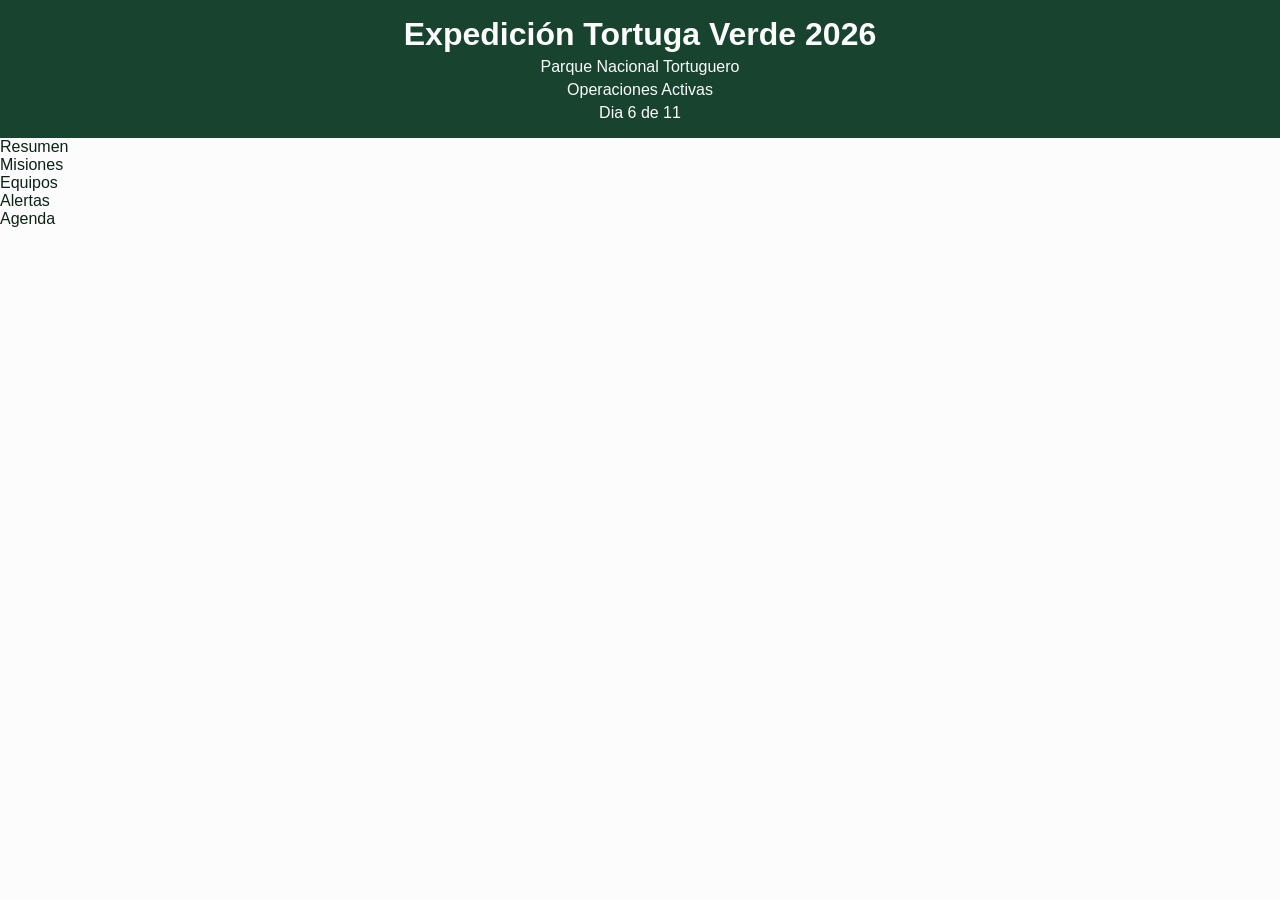
==== caso1/index.html @ b8fd89cc "Header Estilo Basico Mobile-First" ====
<!DOCTYPE html>
<html lang="en">

<head>
    <meta charset="UTF-8">
    <meta name="viewport" content="width=device-width, initial-scale=1.0">
    <link rel="stylesheet" href="./css/estilos.css">
    <title>Expedición</title>
</head>

<body>
    <header class="encabezado">
        <h1>Expedición Tortuga Verde 2026</h1>
        <p>Parque Nacional Tortuguero</p>
        <p>Operaciones Activas</p>
        <p>Dia 6 de 11</p>
    </header>
    <nav>
        <ul>
            <li>Resumen</li>
            <li>Misiones</li>
            <li>Equipos</li>
            <li>Alertas</li>
            <li>Agenda</li>
        </ul>
    </nav>
    <main>

    </main>
    <footer></footer>
</body>

</html>
---- caso1/css/estilos.css ----
:root{
    --color-principal: #18442f;
    --color-secundario: #2fda8d;
    --color-claro: #fcfcfc;
    --color-borde: #0c2217;

    --font: Verdana, sans-serif;
}

*, *::before, *::after {
    box-sizing: border-box;
    margin: 0;
    padding: 0;
}

html {
    font-size: 100%;
}

body {
    font-family: var(--font);
    background-color: var(--color-claro);
    color: var(--color-borde);
}

img {
    max-width: 100%;
    height: auto;
    display: block;
}


.encabezado {
    background-color: var(--color-principal);
    color: var(--color-claro);
    display: flex;
    flex-direction: column;
    align-items: center;
    text-align: center;
    gap: 5px;
    padding: 1rem;
}
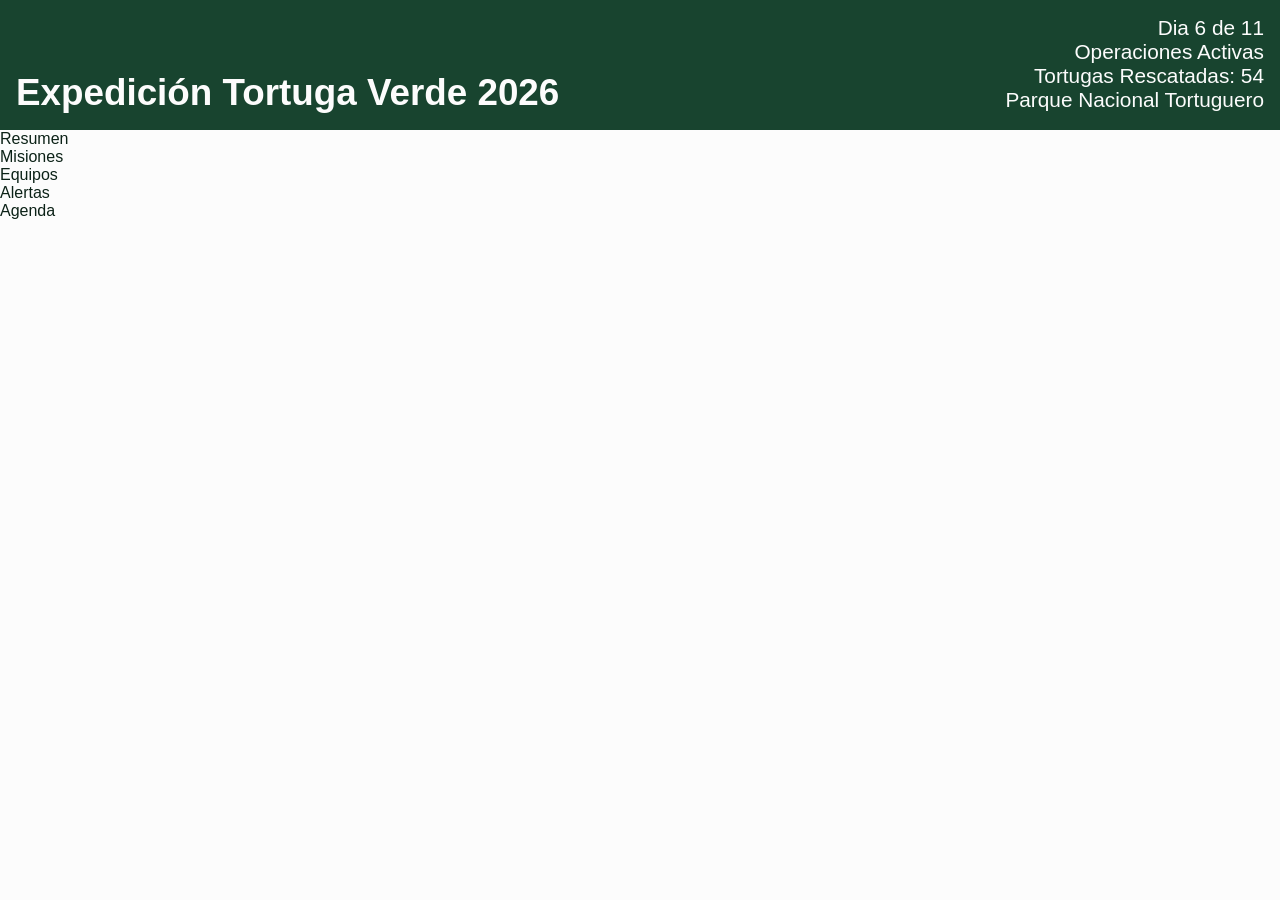
==== commit fde0045c: "Ajustes al header, completar diseño para tablet y desktop" ====
--- a/caso1/index.html
+++ b/caso1/index.html
@@ -1,5 +1,5 @@
 <!DOCTYPE html>
-<html lang="en">
+<html lang="es">
 
 <head>
     <meta charset="UTF-8">
@@ -10,12 +10,16 @@
 
 <body>
     <header class="encabezado">
-        <h1>Expedición Tortuga Verde 2026</h1>
-        <p>Parque Nacional Tortuguero</p>
-        <p>Operaciones Activas</p>
-        <p>Dia 6 de 11</p>
+        <h1>Expedición <br>Tortuga <br>Verde <br>2026</h1>
+        <div class="encabezado-info">
+            <p>Parque Nacional Tortuguero</p>
+            <p>Tortugas Rescatadas: 54</p>
+            <p>Operaciones Activas</p>
+            <p>Dia 6 de 11</p>
+            
+        </div>
     </header>
-    <nav>
+    <nav class="nav-menu">
         <ul>
             <li>Resumen</li>
             <li>Misiones</li>
--- a/caso1/css/estilos.css
+++ b/caso1/css/estilos.css
@@ -1,4 +1,4 @@
-:root{
+:root {
     --color-principal: #18442f;
     --color-secundario: #2fda8d;
     --color-claro: #fcfcfc;
@@ -7,7 +7,9 @@
     --font: Verdana, sans-serif;
 }
 
-*, *::before, *::after {
+*,
+*::before,
+*::after {
     box-sizing: border-box;
     margin: 0;
     padding: 0;
@@ -34,9 +36,70 @@
     background-color: var(--color-principal);
     color: var(--color-claro);
     display: flex;
-    flex-direction: column;
-    align-items: center;
-    text-align: center;
-    gap: 5px;
+    flex-direction: row;
+    justify-content: center;
+    align-items: start;
     padding: 1rem;
+}
+
+.encabezado h1 {
+    font-size: 1.3rem;
+    flex-shrink: 1;
+}
+
+.encabezado-info {
+    margin-top: auto;
+    margin-bottom: 2px;
+    display: flex;
+    flex-direction: column-reverse;
+    text-align: right;
+    position: relative;
+    left: -3.5rem;
+    margin-right: -3.5rem;
+    font-size: 0.9rem;
+    flex-shrink: 1;
+}
+
+@media (min-width: 48rem) {
+    .encabezado {
+        justify-content: space-between;
+    }
+
+    .encabezado h1 {
+        font-size: 1.8rem;
+        margin-top: auto;
+    }
+
+    .encabezado-info {
+        font-size: 1rem;
+        position: static;
+        margin-right: 0;
+    }
+
+    h1 br {
+        display: none;
+    }
+
+}
+
+@media (min-width: 64rem) {
+    .encabezado {
+        justify-content: space-between;
+    }
+
+    .encabezado h1 {
+        font-size: 2.3rem;
+        margin-top: auto;
+    }
+
+    .encabezado-info {
+        font-size: 1.3rem;
+        position: static;
+        margin-right: 0;
+    }
+
+    h1 br {
+        display: none;
+    }
+
 }
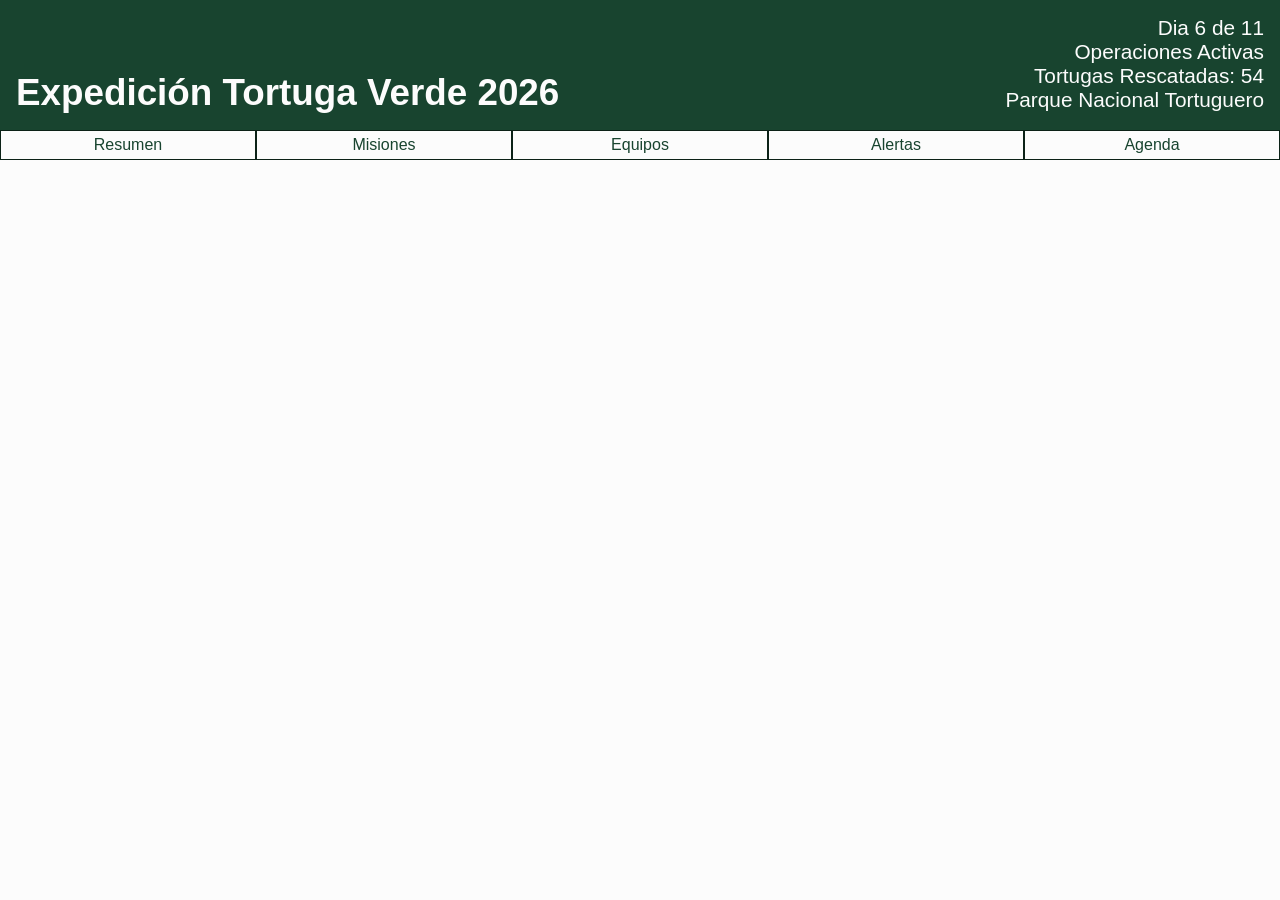
==== commit 1bccb25d: "[Caso 1] Menu de navagacioncompleto" ====
--- a/caso1/index.html
+++ b/caso1/index.html
@@ -19,13 +19,13 @@
             
         </div>
     </header>
-    <nav class="nav-menu">
-        <ul>
-            <li>Resumen</li>
-            <li>Misiones</li>
-            <li>Equipos</li>
-            <li>Alertas</li>
-            <li>Agenda</li>
+    <nav>
+        <ul class="nav-menu">
+            <li><a href="#">Resumen</a></li>
+            <li><a href="#">Misiones</a></li>
+            <li><a href="#">Equipos</a></li>
+            <li><a href="#">Alertas</a></li>
+            <li><a href="#">Agenda</a></li>
         </ul>
     </nav>
     <main>
--- a/caso1/css/estilos.css
+++ b/caso1/css/estilos.css
@@ -60,6 +60,29 @@
     flex-shrink: 1;
 }
 
+.nav-menu {
+    /* padding: 0 0.25rem; */
+    display: flex;
+    flex-direction: row;
+    justify-content: center;
+    flex-wrap: wrap;
+    list-style-type: none;
+    /* gap: 0.3rem; */
+}
+
+.nav-menu li {
+    border: var(--color-borde) 1px solid;
+    padding: 0.3rem;
+    flex: 1;
+    text-align: center;
+    font-size: 1rem;
+}
+
+.nav-menu li a{
+    text-decoration: none;
+    color: var(--color-principal);
+}
+
 @media (min-width: 48rem) {
     .encabezado {
         justify-content: space-between;
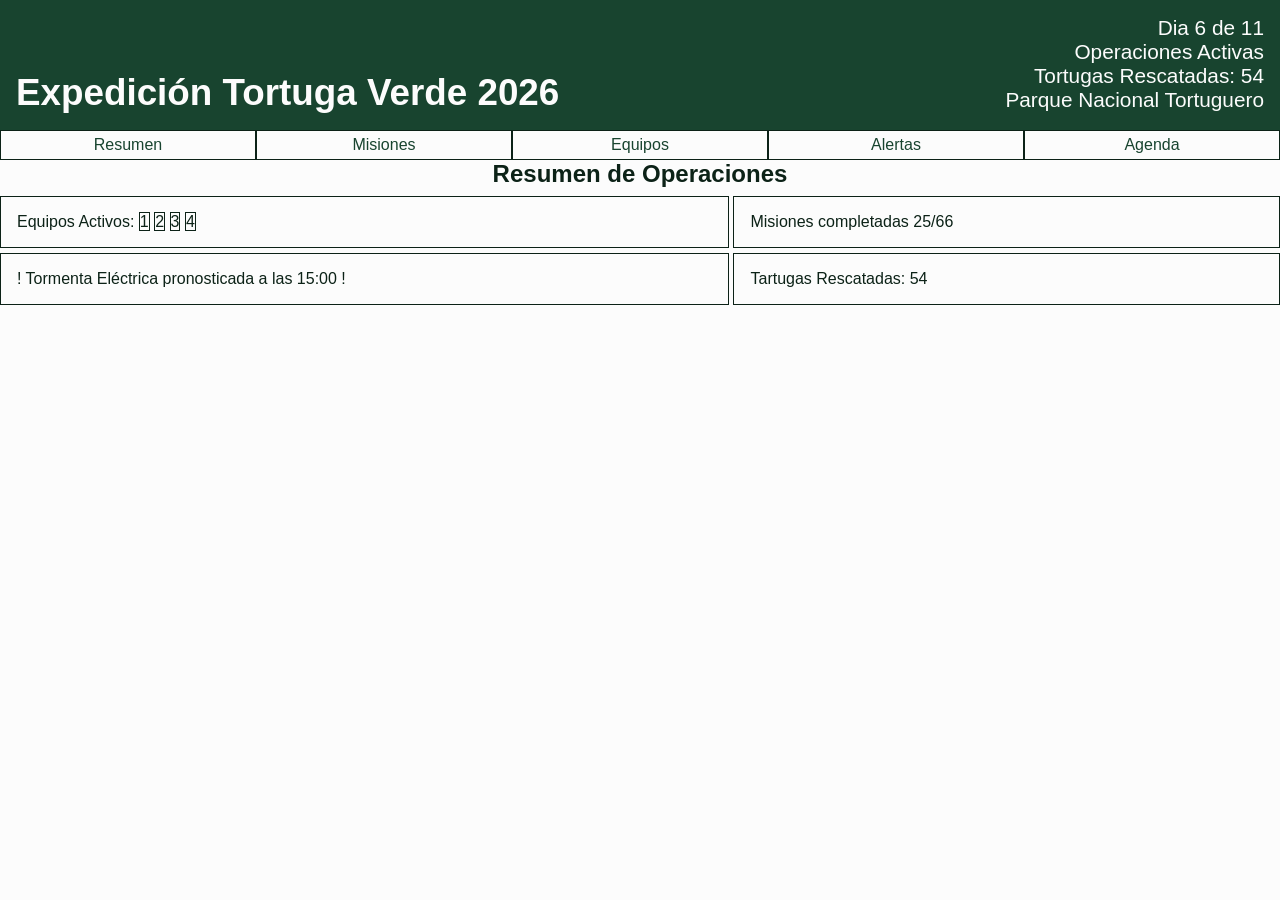
==== commit 29c74b05: "[caso1] Inicio de diseño del resumen de operaciones" ====
--- a/caso1/index.html
+++ b/caso1/index.html
@@ -16,7 +16,7 @@
             <p>Tortugas Rescatadas: 54</p>
             <p>Operaciones Activas</p>
             <p>Dia 6 de 11</p>
-            
+
         </div>
     </header>
     <nav>
@@ -29,7 +29,38 @@
         </ul>
     </nav>
     <main>
-
+        <section class="resumen-operaciones">
+            <h2>Resumen de Operaciones</h2>
+            <article class="tarjeta equipos-activos">
+                <p>Equipos Activos:
+                    <span>1</span>
+                    <span>2</span>
+                    <span>3</span>
+                    <span>4</span>
+                </p>
+            </article>
+            <article class="tarjeta misiones-completadas">
+                <p>Misiones completadas
+                    <span class="contador-misiones">25/66</span>
+                </p>
+            </article>
+            <article class="tarjeta ultima-alerta">
+                <p>
+                    <span>!</span>
+                    Tormenta Eléctrica pronosticada a las 15:00
+                    <span>!</span>
+                </p>
+            </article>
+            <article class="tarjeta tortugas-rescatadas">
+                <p>Tartugas Rescatadas:
+                    <span>54</span>
+                </p>
+            </article>
+        </section>
+        <section class="misiones"></section>
+        <section class="equipos"></section>
+        <section class="alertas"></section>
+        <section class="actividades"></section>
     </main>
     <footer></footer>
 </body>
--- a/caso1/css/estilos.css
+++ b/caso1/css/estilos.css
@@ -1,6 +1,6 @@
 :root {
     --color-principal: #18442f;
-    --color-secundario: #2fda8d;
+    --color-secundario: #c6f7e1;
     --color-claro: #fcfcfc;
     --color-borde: #0c2217;
 
@@ -83,6 +83,53 @@
     color: var(--color-principal);
 }
 
+.resumen-operaciones {
+    display: grid;
+    grid-template-columns: 4fr 3fr;
+    grid-template-rows: 2rem 1fr 1fr;
+    gap: 0.3rem;
+
+    grid-template-areas: 
+    "titulo titulo"
+    "equipos misiones"
+    "alerta tortugas"
+    ;
+}
+
+.resumen-operaciones h2{
+    grid-area: titulo;
+    text-align: center;
+    font-size: 1.5rem;
+}
+
+.tarjeta{
+    border: var(--color-borde) 1px solid;
+    background-color: var(--color-claro);
+    padding: 1rem;
+    display: flex;
+    justify-content: start;
+    align-items: center;
+}
+
+.equipos-activos {
+    grid-area: equipos;
+}
+.equipos-activos span{
+    border: var(--color-borde) 1px solid;
+}
+
+.misiones-completadas{
+    grid-area: misiones;
+}
+
+.ultima-alerta {
+    grid-area: alerta;
+}
+
+.tortugas-rescatadas{
+    grid-area: tortugas;
+}
+
 @media (min-width: 48rem) {
     .encabezado {
         justify-content: space-between;
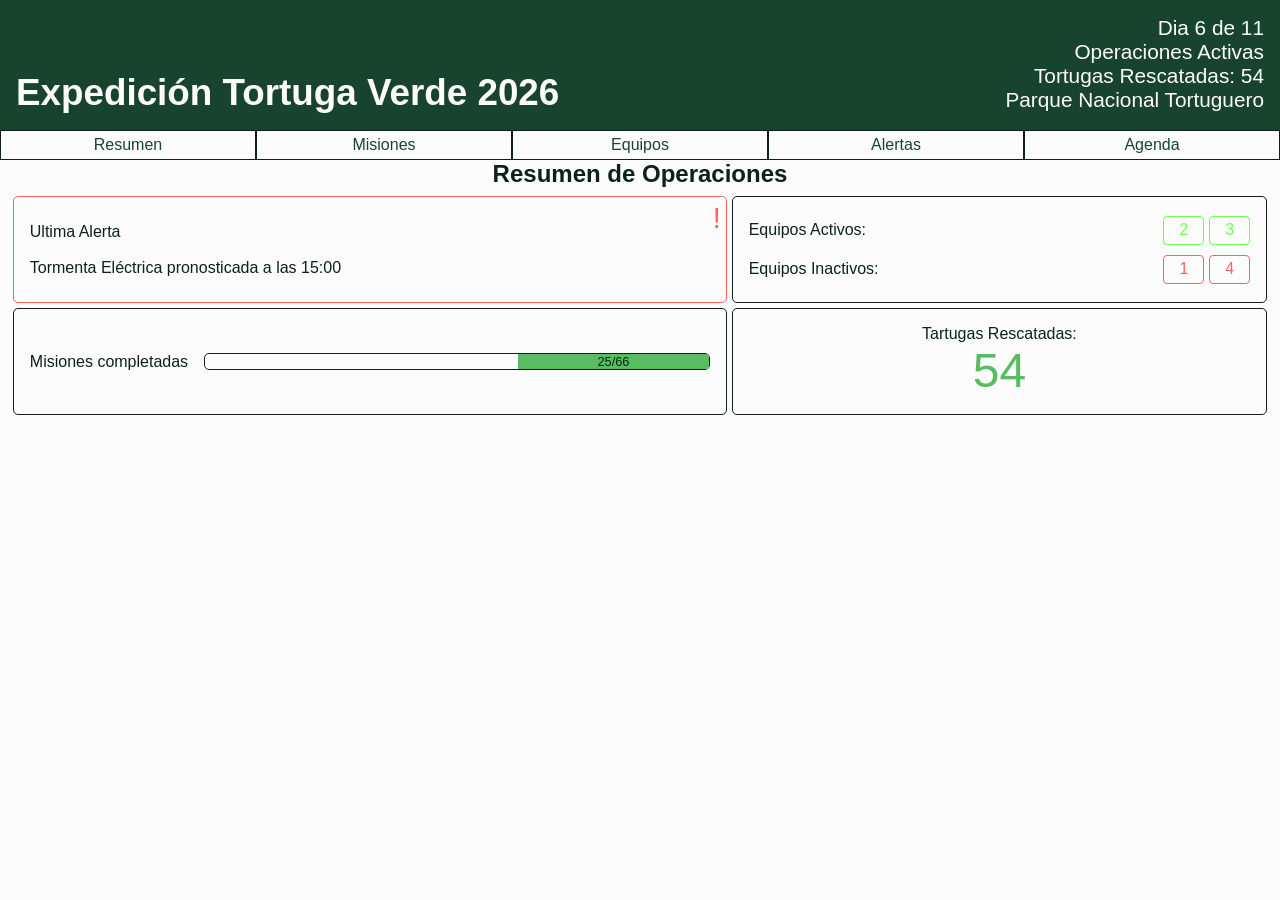
==== commit a4ca7f1b: "[caso 1] Diseño de resumen de opraciones completado" ====
--- a/caso1/index.html
+++ b/caso1/index.html
@@ -31,33 +31,31 @@
     <main>
         <section class="resumen-operaciones">
             <h2>Resumen de Operaciones</h2>
-            <article class="tarjeta equipos-activos">
-                <p>Equipos Activos:
-                    <span>1</span>
-                    <span>2</span>
-                    <span>3</span>
-                    <span>4</span>
-                </p>
+            <article class="tarjeta equipos-resumen">
+                <p>Equipos Activos:</p>
+                <span class="equipos-activos">2</span>
+                <span class="equipos-activos">3</span>
+                <p>Equipos Inactivos:</p>
+                <span class="equipos-inactivos">1</span>
+                <span class="equipos-inactivos">4</span>
             </article>
             <article class="tarjeta misiones-completadas">
-                <p>Misiones completadas
-                    <span class="contador-misiones">25/66</span>
-                </p>
+                <p>Misiones completadas</p>
+                <div class="barra-externa"><div class="barra-vacia"></div><div class="barra-llena"><span class="contador-misiones">25/66</span></div></div>
             </article>
             <article class="tarjeta ultima-alerta">
-                <p>
-                    <span>!</span>
-                    Tormenta Eléctrica pronosticada a las 15:00
-                    <span>!</span>
-                </p>
+                <p>Ultima Alerta</p>
+                <p>Tormenta Eléctrica pronosticada a las 15:00</p>
+                <span class="alerta-icon" aria-hidden="true">!</span>
             </article>
             <article class="tarjeta tortugas-rescatadas">
-                <p>Tartugas Rescatadas:
-                    <span>54</span>
-                </p>
+                <p>Tartugas Rescatadas:</p>
+                <span>54</span>
             </article>
         </section>
-        <section class="misiones"></section>
+        <section class="misiones">
+
+        </section>
         <section class="equipos"></section>
         <section class="alertas"></section>
         <section class="actividades"></section>
--- a/caso1/css/estilos.css
+++ b/caso1/css/estilos.css
@@ -1,8 +1,11 @@
 :root {
     --color-principal: #18442f;
-    --color-secundario: #c6f7e1;
+    --color-secundario: #57bd60;
     --color-claro: #fcfcfc;
     --color-borde: #0c2217;
+    --color-activo: #6cff4f;
+    --color-inactivo: #ff6161;
+    --color-alerta: var(--color-inactivo);
 
     --font: Verdana, sans-serif;
 }
@@ -78,7 +81,7 @@
     font-size: 1rem;
 }
 
-.nav-menu li a{
+.nav-menu li a {
     text-decoration: none;
     color: var(--color-principal);
 }
@@ -88,22 +91,24 @@
     grid-template-columns: 4fr 3fr;
     grid-template-rows: 2rem 1fr 1fr;
     gap: 0.3rem;
-
-    grid-template-areas: 
-    "titulo titulo"
-    "equipos misiones"
-    "alerta tortugas"
+    margin: 0 1vw;
+
+    grid-template-areas:
+        "titulo titulo"
+        "alerta equipos"
+        "misiones tortugas"
     ;
 }
 
-.resumen-operaciones h2{
+.resumen-operaciones h2 {
     grid-area: titulo;
     text-align: center;
     font-size: 1.5rem;
 }
 
-.tarjeta{
+.tarjeta {
     border: var(--color-borde) 1px solid;
+    border-radius: 5px;
     background-color: var(--color-claro);
     padding: 1rem;
     display: flex;
@@ -111,23 +116,86 @@
     align-items: center;
 }
 
+.equipos-resumen {
+    display: grid;
+    grid-template-columns: 10fr 1fr 1fr;
+    gap: 0.3rem;
+}
+
 .equipos-activos {
-    grid-area: equipos;
-}
-.equipos-activos span{
+    border: var(--color-activo) 1px solid;
+    border-radius: 4px;
+    color: var(--color-activo);
+    padding: 0.3rem;
+    text-align: center;
+}
+
+.equipos-inactivos {
+    border: var(--color-inactivo) 1px solid;
+    border-radius: 4px;
+    color: var(--color-inactivo);
+    padding: 0.3rem;
+    text-align: center;
+}
+
+.misiones-completadas {
+    grid-area: misiones;
+    gap: 1rem;
+    flex-wrap: wrap;
+}
+
+.misiones-completadas p {
+    flex-grow: 0;
+}
+
+.barra-externa {
+    flex: 1 0 auto;
+    display: flex;
     border: var(--color-borde) 1px solid;
-}
-
-.misiones-completadas{
-    grid-area: misiones;
-}
+    border-radius: 5px;
+}
+
+.barra-vacia {
+    flex: 41 0 82px;
+}
+
+.barra-llena {
+    flex: 25 0 50px;
+    background-color: var(--color-secundario);
+    display: flex;
+    justify-content: center;
+}
+
+.barra-llena {
+    font-size: 0.8rem;
+}
+
+
 
 .ultima-alerta {
     grid-area: alerta;
-}
-
-.tortugas-rescatadas{
+    display: grid;
+    position: relative;
+    border-color: var(--color-alerta);
+}
+
+.alerta-icon {
+    color: var(--color-alerta);
+    font-size: 1.8rem;
+    position: absolute;
+    top: 5px;
+    right: 5px;
+}
+
+.tortugas-rescatadas {
     grid-area: tortugas;
+    flex-direction: column;
+    justify-content: space-around;
+}
+
+.tortugas-rescatadas span {
+    color: var(--color-secundario);
+    font-size: 3rem;
 }
 
 @media (min-width: 48rem) {
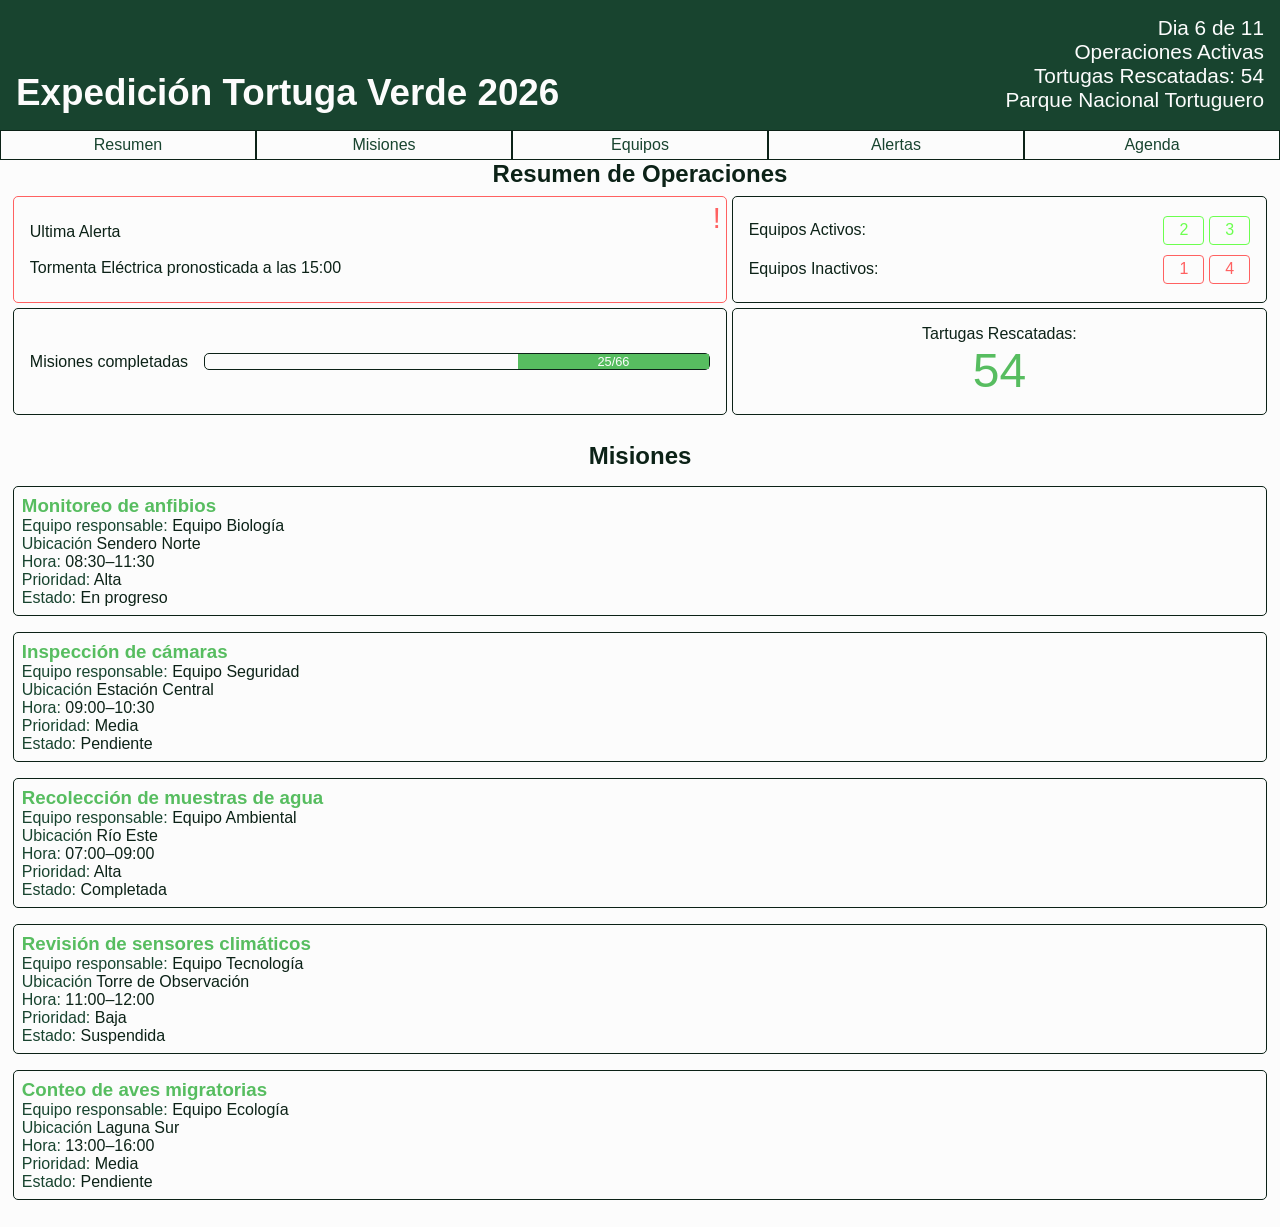
==== commit 73d45b4b: "[caso 1] Seccion de Misiones version Mobile" ====
--- a/caso1/index.html
+++ b/caso1/index.html
@@ -41,7 +41,10 @@
             </article>
             <article class="tarjeta misiones-completadas">
                 <p>Misiones completadas</p>
-                <div class="barra-externa"><div class="barra-vacia"></div><div class="barra-llena"><span class="contador-misiones">25/66</span></div></div>
+                <div class="barra-externa">
+                    <div class="barra-vacia"></div>
+                    <div class="barra-llena"><span class="contador-misiones">25/66</span></div>
+                </div>
             </article>
             <article class="tarjeta ultima-alerta">
                 <p>Ultima Alerta</p>
@@ -54,13 +57,56 @@
             </article>
         </section>
         <section class="misiones">
+            <h2>Misiones</h2>
+            <article>
+                <h3>Monitoreo de anfibios</h3>
+                <p><span>Equipo responsable:</span> Equipo Biología</p>
+                <p><span>Ubicación</span> Sendero Norte</p>
+                <p><span>Hora:</span> 08:30–11:30</p>
+                <p><span>Prioridad:</span> Alta</p>
+                <p><span>Estado:</span> En progreso</p>
+            </article>
 
+            <article>
+                <h3>Inspección de cámaras</h3>
+                <p><span>Equipo responsable:</span> Equipo Seguridad</p>
+                <p><span>Ubicación</span> Estación Central</p>
+                <p><span>Hora:</span> 09:00–10:30</p>
+                <p><span>Prioridad:</span> Media</p>
+                <p><span>Estado:</span> Pendiente</p>
+            </article>
+
+            <article>
+                <h3>Recolección de muestras de agua</h3>
+                <p><span>Equipo responsable:</span> Equipo Ambiental</p>
+                <p><span>Ubicación</span> Río Este</p>
+                <p><span>Hora:</span> 07:00–09:00</p>
+                <p><span>Prioridad:</span> Alta</p>
+                <p><span>Estado:</span> Completada</p>
+            </article>
+
+            <article>
+                <h3>Revisión de sensores climáticos</h3>
+                <p><span>Equipo responsable:</span> Equipo Tecnología</p>
+                <p><span>Ubicación</span> Torre de Observación</p>
+                <p><span>Hora:</span> 11:00–12:00</p>
+                <p><span>Prioridad:</span> Baja</p>
+                <p><span>Estado:</span> Suspendida</p>
+            </article>
+
+            <article>
+                <h3>Conteo de aves migratorias</h3>
+                <p><span>Equipo responsable:</span> Equipo Ecología</p>
+                <p><span>Ubicación</span> Laguna Sur</p>
+                <p><span>Hora:</span> 13:00–16:00</p>
+                <p><span>Prioridad:</span> Media</p>
+                <p><span>Estado:</span> Pendiente</p>
+            </article>
         </section>
         <section class="equipos"></section>
         <section class="alertas"></section>
         <section class="actividades"></section>
     </main>
-    <footer></footer>
 </body>
 
 </html>
--- a/caso1/css/estilos.css
+++ b/caso1/css/estilos.css
@@ -34,6 +34,10 @@
     display: block;
 }
 
+section {
+    margin-top: 3vh;
+}
+
 
 .encabezado {
     background-color: var(--color-principal);
@@ -164,6 +168,7 @@
     background-color: var(--color-secundario);
     display: flex;
     justify-content: center;
+    color: var(--color-claro);
 }
 
 .barra-llena {
@@ -198,6 +203,30 @@
     font-size: 3rem;
 }
 
+.misiones {
+    display: flex;
+    flex-direction: column;
+    gap: 1rem;
+}
+
+.misiones h2 {
+    text-align: center;
+}
+
+.misiones h3 {
+    color: var(--color-secundario);
+}
+
+.misiones article {
+    border: var(--color-borde) 1px solid;
+    border-radius: 5px;
+    margin: 0 1vw;
+    padding: 0.5rem;
+}
+.misiones span {
+    color: var(--color-principal);
+}
+
 @media (min-width: 48rem) {
     .encabezado {
         justify-content: space-between;
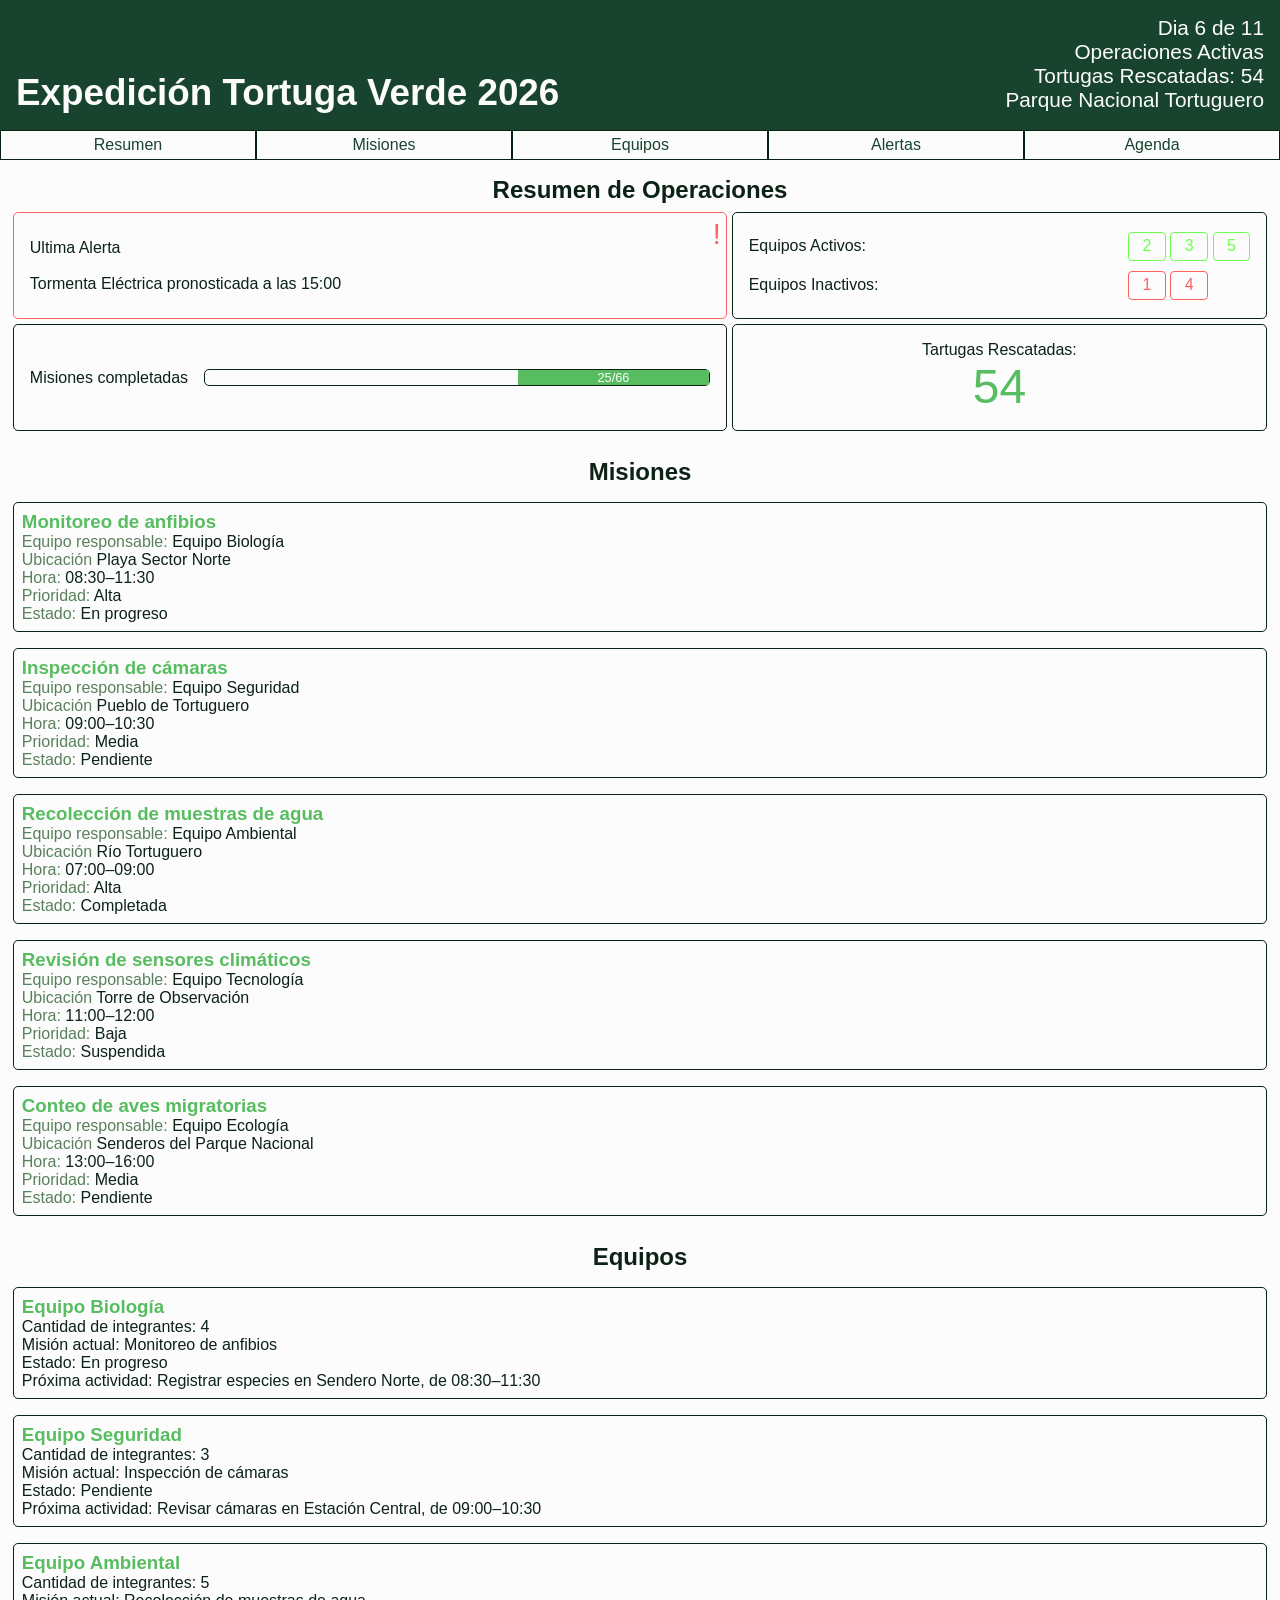
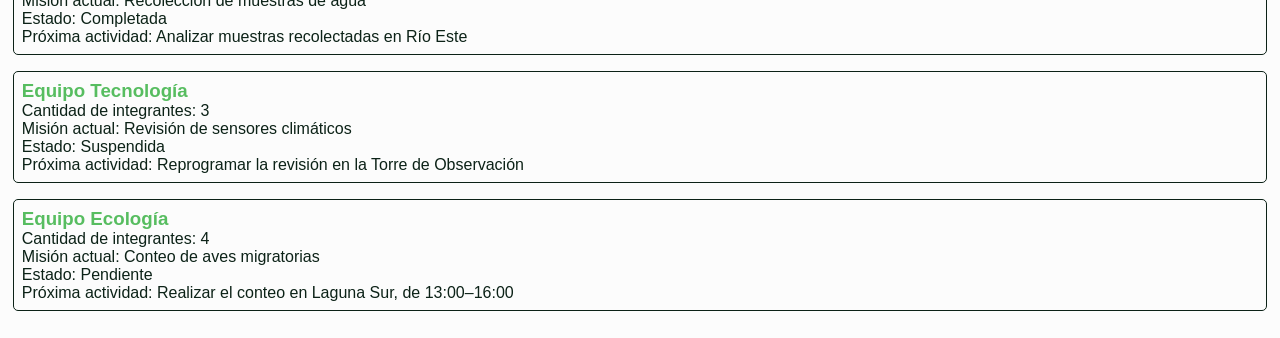
==== commit 03e40dec: "[caso 1] Seccion de Equipos version Mobile" ====
--- a/caso1/index.html
+++ b/caso1/index.html
@@ -35,6 +35,7 @@
                 <p>Equipos Activos:</p>
                 <span class="equipos-activos">2</span>
                 <span class="equipos-activos">3</span>
+                <span class="equipos-activos">5</span>
                 <p>Equipos Inactivos:</p>
                 <span class="equipos-inactivos">1</span>
                 <span class="equipos-inactivos">4</span>
@@ -61,7 +62,7 @@
             <article>
                 <h3>Monitoreo de anfibios</h3>
                 <p><span>Equipo responsable:</span> Equipo Biología</p>
-                <p><span>Ubicación</span> Sendero Norte</p>
+                <p><span>Ubicación</span> Playa Sector Norte</p>
                 <p><span>Hora:</span> 08:30–11:30</p>
                 <p><span>Prioridad:</span> Alta</p>
                 <p><span>Estado:</span> En progreso</p>
@@ -70,7 +71,7 @@
             <article>
                 <h3>Inspección de cámaras</h3>
                 <p><span>Equipo responsable:</span> Equipo Seguridad</p>
-                <p><span>Ubicación</span> Estación Central</p>
+                <p><span>Ubicación</span> Pueblo de Tortuguero</p>
                 <p><span>Hora:</span> 09:00–10:30</p>
                 <p><span>Prioridad:</span> Media</p>
                 <p><span>Estado:</span> Pendiente</p>
@@ -79,7 +80,7 @@
             <article>
                 <h3>Recolección de muestras de agua</h3>
                 <p><span>Equipo responsable:</span> Equipo Ambiental</p>
-                <p><span>Ubicación</span> Río Este</p>
+                <p><span>Ubicación</span> Río Tortuguero</p>
                 <p><span>Hora:</span> 07:00–09:00</p>
                 <p><span>Prioridad:</span> Alta</p>
                 <p><span>Estado:</span> Completada</p>
@@ -97,13 +98,55 @@
             <article>
                 <h3>Conteo de aves migratorias</h3>
                 <p><span>Equipo responsable:</span> Equipo Ecología</p>
-                <p><span>Ubicación</span> Laguna Sur</p>
+                <p><span>Ubicación</span> Senderos del Parque Nacional</p>
                 <p><span>Hora:</span> 13:00–16:00</p>
                 <p><span>Prioridad:</span> Media</p>
                 <p><span>Estado:</span> Pendiente</p>
             </article>
         </section>
-        <section class="equipos"></section>
+        <section class="equipos">
+            <h2>Equipos</h2>
+
+            <article>
+                <h3>Equipo Biología</h3>
+                <p>Cantidad de integrantes: 4</p>
+                <p>Misión actual: Monitoreo de anfibios</p>
+                <p>Estado: En progreso</p>
+                <p>Próxima actividad: Registrar especies en Sendero Norte, de 08:30–11:30</p>
+            </article>
+
+            <article>
+                <h3>Equipo Seguridad</h3>
+                <p>Cantidad de integrantes: 3</p>
+                <p>Misión actual: Inspección de cámaras</p>
+                <p>Estado: Pendiente</p>
+                <p>Próxima actividad: Revisar cámaras en Estación Central, de 09:00–10:30</p>
+            </article>
+
+            <article>
+                <h3>Equipo Ambiental</h3>
+                <p>Cantidad de integrantes: 5</p>
+                <p>Misión actual: Recolección de muestras de agua</p>
+                <p>Estado: Completada</p>
+                <p>Próxima actividad: Analizar muestras recolectadas en Río Este</p>
+            </article>
+
+            <article>
+                <h3>Equipo Tecnología</h3>
+                <p>Cantidad de integrantes: 3</p>
+                <p>Misión actual: Revisión de sensores climáticos</p>
+                <p>Estado: Suspendida</p>
+                <p>Próxima actividad: Reprogramar la revisión en la Torre de Observación</p>
+            </article>
+
+            <article>
+                <h3>Equipo Ecología</h3>
+                <p>Cantidad de integrantes: 4</p>
+                <p>Misión actual: Conteo de aves migratorias</p>
+                <p>Estado: Pendiente</p>
+                <p>Próxima actividad: Realizar el conteo en Laguna Sur, de 13:00–16:00</p>
+            </article>
+        </section>
         <section class="alertas"></section>
         <section class="actividades"></section>
     </main>
--- a/caso1/css/estilos.css
+++ b/caso1/css/estilos.css
@@ -6,6 +6,7 @@
     --color-activo: #6cff4f;
     --color-inactivo: #ff6161;
     --color-alerta: var(--color-inactivo);
+    --color-labels: #59805c;
 
     --font: Verdana, sans-serif;
 }
@@ -74,7 +75,7 @@
     justify-content: center;
     flex-wrap: wrap;
     list-style-type: none;
-    /* gap: 0.3rem; */
+    margin-bottom: 1rem;
 }
 
 .nav-menu li {
@@ -122,7 +123,7 @@
 
 .equipos-resumen {
     display: grid;
-    grid-template-columns: 10fr 1fr 1fr;
+    grid-template-columns: 10fr 1fr 1fr 1fr;
     gap: 0.3rem;
 }
 
@@ -224,8 +225,34 @@
     padding: 0.5rem;
 }
 .misiones span {
-    color: var(--color-principal);
-}
+    color: var(--color-labels);
+}
+
+.equipos {
+    display: flex;
+    flex-direction: column;
+    gap: 1rem;
+}
+
+.equipos h2 {
+    text-align: center;
+}
+
+.equipos h3 {
+    color: var(--color-secundario);
+}
+
+.equipos article {
+    border: var(--color-borde) 1px solid;
+    border-radius: 5px;
+    margin: 0 1vw;
+    padding: 0.5rem;
+}
+.equipos span {
+    color: var(--color-labels);
+}
+
+
 
 @media (min-width: 48rem) {
     .encabezado {
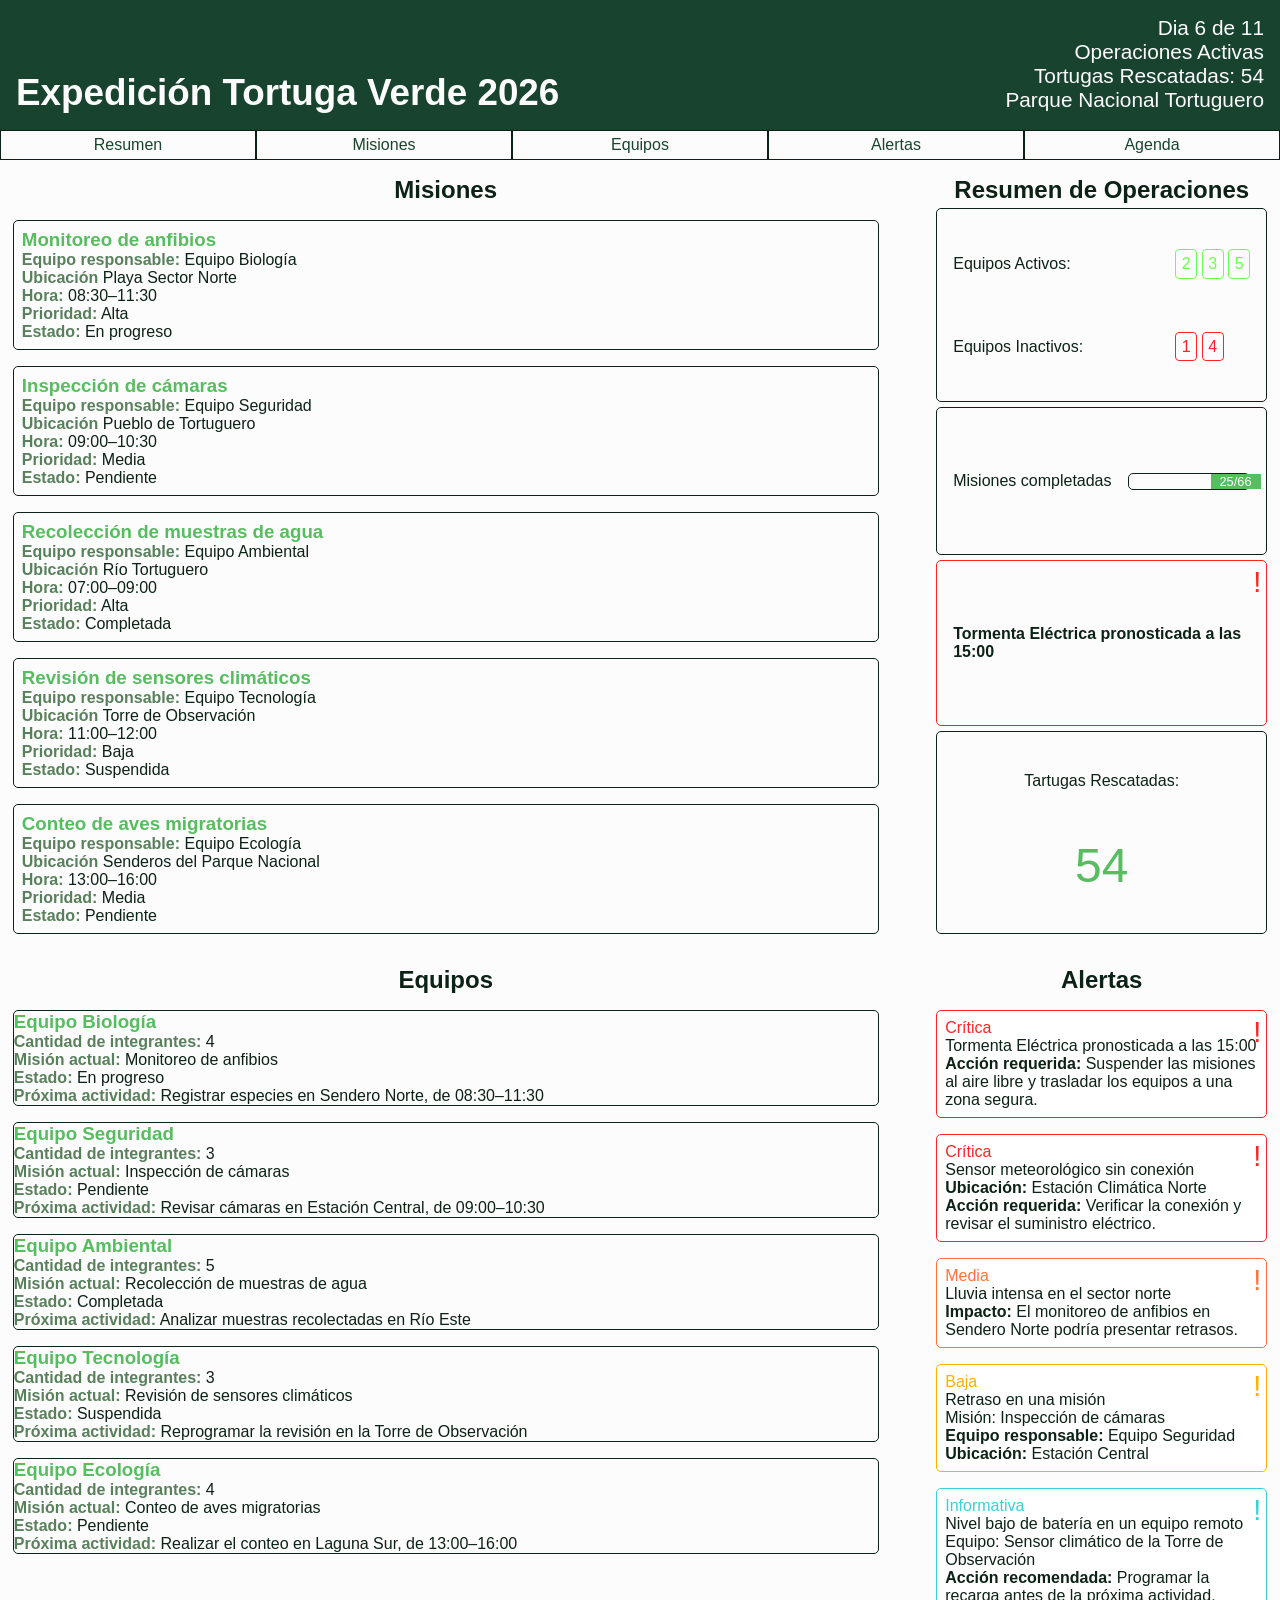
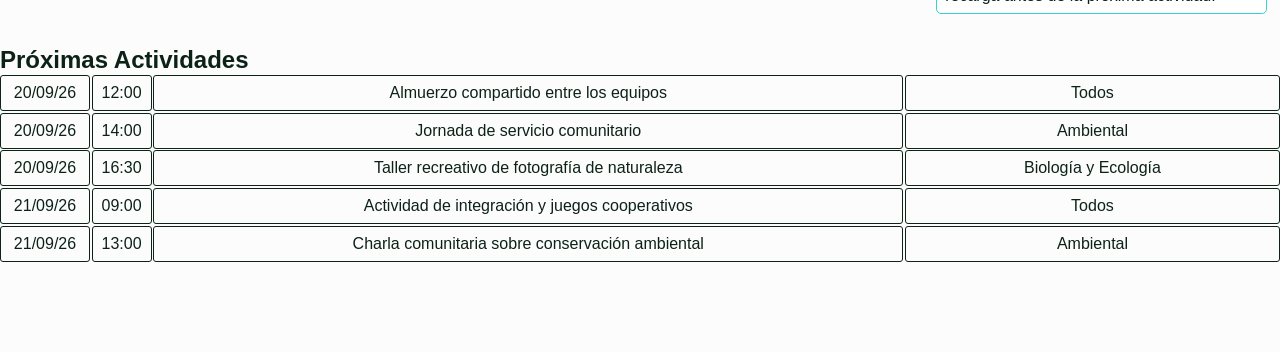
==== commit 5d860760: "[caso 1] Agenda de actividades y ajustes de responsividad" ====
--- a/caso1/index.html
+++ b/caso1/index.html
@@ -48,8 +48,7 @@
                 </div>
             </article>
             <article class="tarjeta ultima-alerta">
-                <p>Ultima Alerta</p>
-                <p>Tormenta Eléctrica pronosticada a las 15:00</p>
+                <p><strong>Tormenta Eléctrica pronosticada a las 15:00</strong></p>
                 <span class="alerta-icon" aria-hidden="true">!</span>
             </article>
             <article class="tarjeta tortugas-rescatadas">
@@ -109,46 +108,122 @@
 
             <article>
                 <h3>Equipo Biología</h3>
-                <p>Cantidad de integrantes: 4</p>
-                <p>Misión actual: Monitoreo de anfibios</p>
-                <p>Estado: En progreso</p>
-                <p>Próxima actividad: Registrar especies en Sendero Norte, de 08:30–11:30</p>
+                <p><span>Cantidad de integrantes:</span> 4</p>
+                <p><span>Misión actual:</span> Monitoreo de anfibios</p>
+                <p><span>Estado:</span> En progreso</p>
+                <p><span>Próxima actividad:</span> Registrar especies en Sendero Norte, de 08:30–11:30</p>
             </article>
 
             <article>
                 <h3>Equipo Seguridad</h3>
-                <p>Cantidad de integrantes: 3</p>
-                <p>Misión actual: Inspección de cámaras</p>
-                <p>Estado: Pendiente</p>
-                <p>Próxima actividad: Revisar cámaras en Estación Central, de 09:00–10:30</p>
+                <p><span>Cantidad de integrantes:</span> 3</p>
+                <p><span>Misión actual:</span> Inspección de cámaras</p>
+                <p><span>Estado:</span> Pendiente</p>
+                <p><span>Próxima actividad:</span> Revisar cámaras en Estación Central, de 09:00–10:30</p>
             </article>
 
             <article>
                 <h3>Equipo Ambiental</h3>
-                <p>Cantidad de integrantes: 5</p>
-                <p>Misión actual: Recolección de muestras de agua</p>
-                <p>Estado: Completada</p>
-                <p>Próxima actividad: Analizar muestras recolectadas en Río Este</p>
+                <p><span>Cantidad de integrantes:</span> 5</p>
+                <p><span>Misión actual:</span> Recolección de muestras de agua</p>
+                <p><span>Estado:</span> Completada</p>
+                <p><span>Próxima actividad:</span> Analizar muestras recolectadas en Río Este</p>
             </article>
 
             <article>
                 <h3>Equipo Tecnología</h3>
-                <p>Cantidad de integrantes: 3</p>
-                <p>Misión actual: Revisión de sensores climáticos</p>
-                <p>Estado: Suspendida</p>
-                <p>Próxima actividad: Reprogramar la revisión en la Torre de Observación</p>
+                <p><span>Cantidad de integrantes:</span> 3</p>
+                <p><span>Misión actual:</span> Revisión de sensores climáticos</p>
+                <p><span>Estado:</span> Suspendida</p>
+                <p><span>Próxima actividad:</span> Reprogramar la revisión en la Torre de Observación</p>
             </article>
 
             <article>
                 <h3>Equipo Ecología</h3>
-                <p>Cantidad de integrantes: 4</p>
-                <p>Misión actual: Conteo de aves migratorias</p>
-                <p>Estado: Pendiente</p>
-                <p>Próxima actividad: Realizar el conteo en Laguna Sur, de 13:00–16:00</p>
-            </article>
-        </section>
-        <section class="alertas"></section>
-        <section class="actividades"></section>
+                <p><span>Cantidad de integrantes:</span> 4</p>
+                <p><span>Misión actual:</span> Conteo de aves migratorias</p>
+                <p><span>Estado:</span> Pendiente</p>
+                <p><span>Próxima actividad:</span> Realizar el conteo en Laguna Sur, de 13:00–16:00</p>
+            </article>
+        </section>
+        <section class="alertas">
+            <h2>Alertas</h2>
+            <article class="critico">
+                <span>Crítica</span>
+                <p>Tormenta Eléctrica pronosticada a las 15:00</p>
+                <p><b>Acción requerida:</b> Suspender las misiones al aire libre y trasladar los equipos a una zona segura.</p>
+                <span class="alerta-icon" aria-hidden="true">!</span>
+            </article>
+
+            <article class="critico">
+                <span>Crítica</span>
+                <p>Sensor meteorológico sin conexión</p>
+                <p><b>Ubicación:</b> Estación Climática Norte</p>
+                <p><b>Acción requerida:</b> Verificar la conexión y revisar el suministro eléctrico.</p>
+                <span class="alerta-icon" aria-hidden="true">!</span>
+            </article>
+
+            <article class="media">
+                <span>Media</span>
+                <p>Lluvia intensa en el sector norte</p>
+                <p><b>Impacto:</b> El monitoreo de anfibios en Sendero Norte podría presentar retrasos.</p>
+                <span class="alerta-icon" aria-hidden="true">!</span>
+            </article>
+
+            <article class="baja">
+                <span>Baja</span>
+                <p>Retraso en una misión</p>
+                <p>Misión: Inspección de cámaras</p>
+                <p><b>Equipo responsable:</b> Equipo Seguridad</p>
+                <p><b>Ubicación:</b> Estación Central</p>
+                <span class="alerta-icon" aria-hidden="true">!</span>
+            </article>
+
+            <article class="informativa">
+                <span>Informativa</span>
+                <p>Nivel bajo de batería en un equipo remoto</p>
+                <p>Equipo: Sensor climático de la Torre de Observación</p>
+                <p><b>Acción recomendada:</b> Programar la recarga antes de la próxima actividad.</p>
+                <span class="alerta-icon" aria-hidden="true">!</span>
+            </article>
+        </section>
+        <section class="actividades">
+            <h2>Próximas Actividades</h2>
+            <article>
+                <p class="fecha">20/09/26</p>
+                <p class="hora">12:00</p>
+                <p class="nombre-actividad">Almuerzo compartido entre los equipos</p>
+                <p class="equipo-actividad">Todos</p>
+            </article>
+
+            <article>
+                <p class="fecha">20/09/26</p>
+                <p class="hora">14:00</p>
+                <p class="nombre-actividad">Jornada de servicio comunitario</p>
+                <p class="equipo-actividad">Ambiental</p>
+            </article>
+
+            <article>
+                <p class="fecha">20/09/26</p>
+                <p class="hora">16:30</p>
+                <p class="nombre-actividad">Taller recreativo de fotografía de naturaleza</p>
+                <p class="equipo-actividad">Biología y Ecología</p>
+            </article>
+
+            <article>
+                <p class="fecha">21/09/26</p>
+                <p class="hora">09:00</p>
+                <p class="nombre-actividad">Actividad de integración y juegos cooperativos</p>
+                <p class="equipo-actividad">Todos</p>
+            </article>
+
+            <article>
+                <p class="fecha">21/09/26</p>
+                <p class="hora">13:00</p>
+                <p class="nombre-actividad">Charla comunitaria sobre conservación ambiental</p>
+                <p class="equipo-actividad">Ambiental</p>
+            </article>
+        </section>
     </main>
 </body>
 
--- a/caso1/css/estilos.css
+++ b/caso1/css/estilos.css
@@ -4,9 +4,14 @@
     --color-claro: #fcfcfc;
     --color-borde: #0c2217;
     --color-activo: #6cff4f;
-    --color-inactivo: #ff6161;
+    --color-inactivo: #ff2424;
     --color-alerta: var(--color-inactivo);
     --color-labels: #59805c;
+    --color-critico: var(--color-inactivo);
+    --color-alerta-media: #ff723a;
+    --color-alerta-baja: #ffaf01;
+    --color-alerta-informativa: #3ad1d6;
+    --color-fondo-alertas: #ffffff;
 
     --font: Verdana, sans-serif;
 }
@@ -27,6 +32,7 @@
     font-family: var(--font);
     background-color: var(--color-claro);
     color: var(--color-borde);
+    margin-bottom: 10vh;
 }
 
 img {
@@ -69,7 +75,6 @@
 }
 
 .nav-menu {
-    /* padding: 0 0.25rem; */
     display: flex;
     flex-direction: row;
     justify-content: center;
@@ -86,7 +91,7 @@
     font-size: 1rem;
 }
 
-.nav-menu li a {
+.nav-menu a {
     text-decoration: none;
     color: var(--color-principal);
 }
@@ -94,7 +99,6 @@
 .resumen-operaciones {
     display: grid;
     grid-template-columns: 4fr 3fr;
-    grid-template-rows: 2rem 1fr 1fr;
     gap: 0.3rem;
     margin: 0 1vw;
 
@@ -224,8 +228,10 @@
     margin: 0 1vw;
     padding: 0.5rem;
 }
+
 .misiones span {
     color: var(--color-labels);
+    font-weight: bold;
 }
 
 .equipos {
@@ -243,18 +249,104 @@
 }
 
 .equipos article {
+    border: var(--color-borde) 1px solid;
+    border-radius: 5px;
+    margin: 0 1vw
+}
+
+.equipos span {
+    color: var(--color-labels);
+    font-weight: bold;
+}
+
+.alertas {
+    display: flex;
+    flex-direction: column;
+    gap: 1rem;
+}
+
+.alertas h2 {
+    text-align: center;
+}
+
+.alertas article {
     border: var(--color-borde) 1px solid;
     border-radius: 5px;
     margin: 0 1vw;
     padding: 0.5rem;
-}
-.equipos span {
-    color: var(--color-labels);
-}
-
+    padding: 0.5rem;
+    position: relative;
+    background-color: var(--color-fondo-alertas);
+}
+
+.alertas .critico {
+    border-color: var(--color-critico);
+}
+
+.critico span {
+    color: var(--color-critico);
+}
+
+.alertas .media {
+    border-color: var(--color-alerta-media);
+}
+
+.media span {
+    color: var(--color-alerta-media);
+}
+
+.alertas .baja {
+    border-color: var(--color-alerta-baja);
+}
+
+.baja span {
+    color: var(--color-alerta-baja)
+}
+
+.alertas .informativa {
+    border-color: var(--color-alerta-informativa);
+}
+
+.informativa span {
+    color: var(--color-alerta-informativa)
+}
+
+.actividades {
+    display: flex;
+    flex-direction: column;
+    gap: 0.1rem;
+}
+
+.actividades article {
+    display: grid;
+    grid-template-columns: 90px 60px 2fr 1fr;
+    gap: 0.1rem;
+}
+
+.actividades p {
+    border: var(--color-borde) 1px solid;
+    border-radius: 3px;
+    text-align: center;
+    padding: 0.5rem 0;
+}
 
 
 @media (min-width: 48rem) {
+    main {
+        display: grid;
+        grid-template-columns: 5fr 2fr;
+        gap: 2rem;
+        grid-template-areas:
+            "misiones resumen"
+            "equipos alertas"
+            "actividades actividades"
+        ;
+    }
+
+    section {
+        margin: 0;
+    }
+
     .encabezado {
         justify-content: space-between;
     }
@@ -274,9 +366,41 @@
         display: none;
     }
 
+    .resumen-operaciones {
+        grid-area:resumen;
+        display: flex;
+        flex-direction: column;
+        justify-content: space-between;
+    }
+
+    .resumen-operaciones article {
+        flex: 1 1 auto;
+    }
+
+    .misiones {
+        grid-area: misiones;
+    }
+
+    .equipos {
+        grid-area: equipos;
+    }
+
+    .alertas {
+        grid-area: alertas;
+    }
+
+    .actividades {
+        grid-area: actividades;
+    }
 }
 
 @media (min-width: 64rem) {
+
+    main {
+        max-width: 1400px;
+        margin: 0 auto;
+    }
+
     .encabezado {
         justify-content: space-between;
     }
